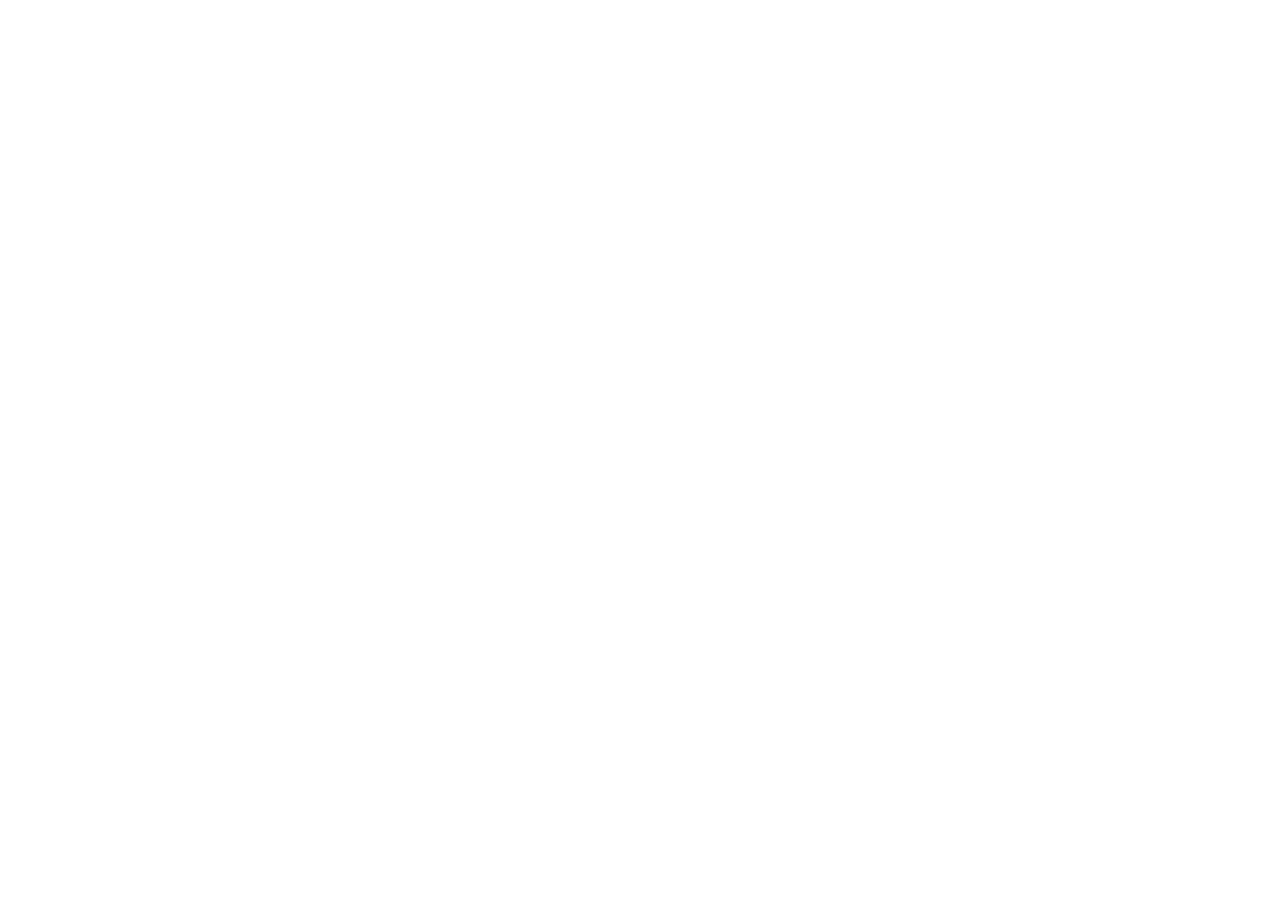
==== index.html @ eea45068 "1" ====
<!DOCTYPE html>
<html lang="en">
<head>
    <meta charset="UTF-8">
    <meta name="viewport" content="width=device-width, initial-scale=1.0">
    <title>Document</title>
</head>
<body>
    
</body>
</html>
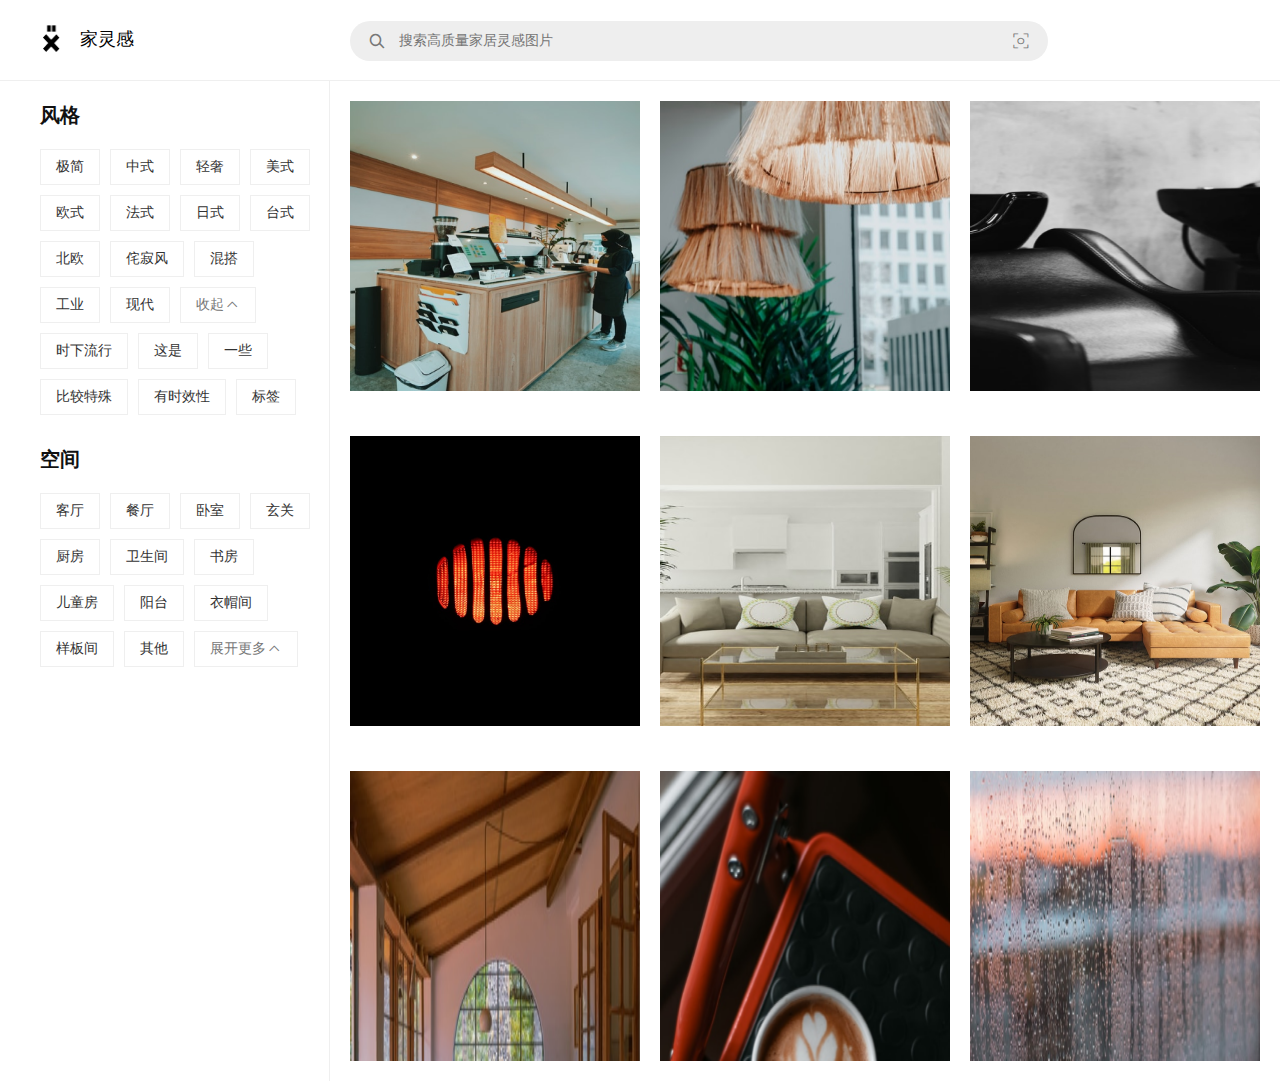
==== commit 6b18e1dd: "1" ====
--- a/index.html
+++ b/index.html
@@ -3,9 +3,293 @@
 <head>
     <meta charset="UTF-8">
     <meta name="viewport" content="width=device-width, initial-scale=1.0">
-    <title>Document</title>
+    <title>首页</title>
+    <link rel="icon" type="image/png" href="https://static.figma.com/app/icon/1/favicon.png">
+    <link rel="stylesheet" href="./icon/iconfont/iconfont.css">
+    <link rel="stylesheet" href="./css/reset.css">
+    <link rel="stylesheet" href="./css/index.css">
 </head>
 <body>
+    <header class="page-header">
+        <div class="header-logo">
+            <img class="header-logo-img" src="./img/header-logo.jpg">
+        </div>
+        <span class="header-txt">家灵感</span>
+        <div class="header-search">
+            <input class="search-input" type="text" placeholder="搜索高质量家居灵感图片">
+            <span class="iconfont icon-ocr-copy"></span>
+            <span class="iconfont icon-search"></span>   
+        </div>
+        <div class="header-home">
+            <div class="home-txt">首页</div>
+        </div>
+        <div class="header-collect">
+            <div class="collect-txt">收藏夹</div>
+        </div>
+        <div class="header-signin">
+            <span class="header-signin-txt">登录/注册</span>
+        </div>   
+    </header>
+    <div class="page-body">
+        <div class="nav-section">
+            <div class="style-box">
+                <div class="style-title">风格</div>
+                <div class="style-list-box">
+                    <div class="style-list-top">
+                        <div class="style-item">
+                            <span class="style-item-txt">极简</span>
+                        </div>
+                        <div class="style-item">
+                            <span class="style-item-txt">中式</span>
+                        </div>
+                        <div class="style-item">
+                            <span class="style-item-txt">轻奢</span>
+                        </div>
+                        <div class="style-item">
+                            <span class="style-item-txt">美式</span>
+                        </div>
+                        <div class="style-item">
+                            <span class="style-item-txt">欧式</span>
+                        </div>
+                        <div class="style-item">
+                            <span class="style-item-txt">法式</span>
+                        </div>
+                        <div class="style-item">
+                            <span class="style-item-txt">日式</span>
+                        </div>
+                        <div class="style-item">
+                            <span class="style-item-txt">台式</span>
+                        </div>
+                    </div>
+                    
+                    <div class="style-list-bottom">
+                        <div class="style-item">
+                            <span class="style-item-txt">北欧</span>
+                        </div>
+                        
+                        <div class="style-item">
+                            <span class="style-item-txt">侘寂风</span>
+                        </div>
+                        <div class="style-item">
+                            <span class="style-item-txt">混搭</span>
+                        </div>
+                        <div class="style-item">
+                            <span class="style-item-txt">工业</span>
+                        </div>
+                        <div class="style-item">
+                            <span class="style-item-txt">现代</span>
+                        </div>
+                        <div class="style-item item-tag">
+                            <span class="style-item-txt ">收起</span>
+                            <span class="iconfont icon-xiangshangjiantou"></span>
+                        </div>
+                        <div class="style-item">
+                            <span class="style-item-txt">时下流行</span>
+                        </div>
+                        <div class="style-item">
+                            <span class="style-item-txt">这是</span>
+                        </div>
+                        <div class="style-item">
+                            <span class="style-item-txt">一些</span>
+                        </div>
+                       
+                        <div class="style-item">
+                            <span class="style-item-txt">比较特殊</span>
+                        </div>
+                        <div class="style-item">
+                            <span class="style-item-txt">有时效性</span>
+                        </div>
+                        <div class="style-item">
+                            <span class="style-item-txt">标签</span>
+                        </div>
+                    </div>
+                    </div>
+            </div>
+            <div class="space-box">
+                <div class="space-title" style="margin-top: 30px;">空间</div>
+                <div class="space-list-box">
+                    <div class="space-list-top">
+                        <div class="space-item">
+                            <span class="space-item-txt">客厅</span>
+                        </div>
+                        <div class="space-item">
+                            <span class="space-item-txt">餐厅</span>
+                        </div>
+                        <div class="space-item">
+                            <span class="space-item-txt">卧室</span>
+                        </div>
+                        <div class="space-item">
+                            <span class="space-item-txt">玄关</span>
+                        </div>
+                    </div>
+                    <div class="space-list-bottom">
+                        <div class="space-item">
+                            <span class="space-item-txt">厨房</span>
+                        </div>
+                        <div class="space-item">
+                            <span class="space-item-txt">卫生间</span>
+                        </div>
+                        <div class="space-item">
+                            <span class="space-item-txt">书房</span>
+                        </div>
+                        <div class="space-item">
+                            <span class="space-item-txt">儿童房</span>
+                        </div>
+                        <div class="space-item">
+                            <span class="space-item-txt">阳台</span>
+                        </div>
+                        <div class="space-item">
+                            <span class="space-item-txt">衣帽间</span>
+                        </div>
+                        <div class="space-item">
+                            <span class="space-item-txt">样板间</span>
+                        </div>
+                        <div class="space-item">
+                            <span class="space-item-txt">其他</span>
+                        </div>
+                        <div class="space-item item-tag">
+                            <span class="space-item-txt ">展开更多</span>
+                            <span class="iconfont icon-xiangshangjiantou"></span>
+                        </div>
+                    </div>
+                </div>
+            </div>
+        </div>
+        <div class="img-section">
+            <div class="img-box">
+                <img class="img-item" src="./img/Rectangle 2.png" >
+                <div class="img-download">
+                    <span class="iconfont icon-xiazai"></span>
+                    <span class="img-download-txt">高清下载</span>
+                </div>
+            </div>
+            <div class="img-box">
+                <img class="img-item" src="./img/Rectangle 3.png" >
+                <div class="img-download">
+                    <span class="iconfont icon-xiazai"></span>
+                    <span class="img-download-txt">高清下载</span>
+                </div>
+            </div>
+            <div class="img-box">
+                <img class="img-item" src="./img/Rectangle 4.png" >
+                <div class="img-download">
+                    <span class="iconfont icon-xiazai"></span>
+                    <span class="img-download-txt">高清下载</span>
+                </div>
+            </div>
+            <div class="img-box">
+                <img class="img-item" src="./img/Rectangle 5.png" >
+                <div class="img-download">
+                    <span class="iconfont icon-xiazai"></span>
+                    <span class="img-download-txt">高清下载</span>
+                </div>
+            </div>
+            <div class="img-box">
+                <img class="img-item" src="./img/Rectangle 6.png" >
+                <div class="img-download">
+                    <span class="iconfont icon-xiazai"></span>
+                    <span class="img-download-txt">高清下载</span>
+                </div>
+            </div>
+            <div class="img-box">
+                <img class="img-item" src="./img/Rectangle 8.png" >
+                <div class="img-download">
+                    <span class="iconfont icon-xiazai"></span>
+                    <span class="img-download-txt">高清下载</span>
+                </div>
+            </div>
+            <div class="img-box">
+                <img class="img-item" src="./img/Rectangle 9.png" >
+                <div class="img-download">
+                    <span class="iconfont icon-xiazai"></span>
+                    <span class="img-download-txt">高清下载</span>
+                </div>
+            </div>
+            <div class="img-box">
+                <img class="img-item" src="./img/Rectangle 10.png" >
+                <div class="img-download">
+                    <span class="iconfont icon-xiazai"></span>
+                    <span class="img-download-txt">高清下载</span>
+                </div>
+            </div>
+            <div class="img-box">
+                <img class="img-item" src="./img/Rectangle 11.png" >
+                <div class="img-download">
+                    <span class="iconfont icon-xiazai"></span>
+                    <span class="img-download-txt">高清下载</span>
+                </div>
+            </div>
+            <div class="img-box">
+                <img class="img-item" src="./img/Rectangle 12.png" >
+                <div class="img-download">
+                    <span class="iconfont icon-xiazai"></span>
+                    <span class="img-download-txt">高清下载</span>
+                </div>
+            </div>
+            <div class="img-box">
+                <img class="img-item" src="./img/Rectangle 13.png" >
+                <div class="img-download">
+                    <span class="iconfont icon-xiazai"></span>
+                    <span class="img-download-txt">高清下载</span>
+                </div>
+            </div>
+            <div class="img-box">
+                <img class="img-item" src="./img/Rectangle 14.png" >
+                <div class="img-download">
+                    <span class="iconfont icon-xiazai"></span>
+                    <span class="img-download-txt">高清下载</span>
+                </div>
+            </div>
+            <div class="img-box">
+                <img class="img-item" src="./img/Rectangle 15.png" >
+                <div class="img-download">
+                    <span class="iconfont icon-xiazai"></span>
+                    <span class="img-download-txt">高清下载</span>
+                </div>
+            </div>
+            <div class="img-box">
+                <img class="img-item" src="./img/Rectangle 16.png" >
+                <div class="img-download">
+                    <span class="iconfont icon-xiazai"></span>
+                    <span class="img-download-txt">高清下载</span>
+                </div>
+            </div>
+            <div class="img-box">
+                <img class="img-item" src="./img/Rectangle 17.png" >
+                <div class="img-download">
+                    <span class="iconfont icon-xiazai"></span>
+                    <span class="img-download-txt">高清下载</span>
+                </div>
+            </div>
+            
+        </div>
+    </div>
+    <div class="sign-section">
+        <div class="sign-mask"></div>
+        <div class="sign-box">
+            <div class="sign-logo">
+                <img src="./img/txt.png" width="116px" height="40px">
+            </div>
+            <div class="sign-select">
+                <div class="select-weixin">微信扫码登录</div>
+                <div class="select-phone">手机号登录</div>
+            </div>
+            <div class="sign-weixin">
+                <img class="sign-weixin-barcode" src="./img/scan.png">
+                <div class="sign-weixin-txt">请打开微信使用「扫一扫」登录</div>
+            </div>
+            <div class="sign-phone">
+                <div class="phone-num">手机号码</div>
+                <input class="phone-input" type="text" placeholder="请输入手机号码">
+                <div class="code-num">验证码</div>
+                <div class="code-input-box">
+                    <input class="code-input" type="text" placeholder="请输入验证码">
+                    <button class="code-get">获取验证码</button>
+                </div>
+                <div class="sigh-in">登录</div>
+            </div>
+        </div>
+    </div>
     
 </body>
 </html>--- a/icon/iconfont/iconfont.css
+++ b/icon/iconfont/iconfont.css
@@ -0,0 +1,315 @@
+@font-face {
+  font-family: "iconfont"; /* Project id 4251885 */
+  src: url('iconfont.woff2?t=1696831464759') format('woff2'),
+       url('iconfont.woff?t=1696831464759') format('woff'),
+       url('iconfont.ttf?t=1696831464759') format('truetype');
+}
+
+.iconfont {
+  font-family: "iconfont" !important;
+  font-size: 16px;
+  font-style: normal;
+  -webkit-font-smoothing: antialiased;
+  -moz-osx-font-smoothing: grayscale;
+}
+
+.icon-huadonganniux:before {
+  content: "\e62e";
+}
+
+.icon-a-zuojiantouzhixiangzuojiantou:before {
+  content: "\e60d";
+}
+
+.icon-24gf-lock:before {
+  content: "\e9d8";
+}
+
+.icon-huabi:before {
+  content: "\e625";
+}
+
+.icon-jiahao:before {
+  content: "\e624";
+}
+
+.icon-xiazai:before {
+  content: "\e60a";
+}
+
+.icon-duigoux:before {
+  content: "\ec9e";
+}
+
+.icon-xiangshangjiantou:before {
+  content: "\e614";
+}
+
+.icon-ocr-copy:before {
+  content: "\ec92";
+}
+
+.icon-twitter2:before {
+  content: "\e61b";
+}
+
+.icon-twitter1:before {
+  content: "\e63e";
+}
+
+.icon-pinterestpinterest30:before {
+  content: "\e618";
+}
+
+.icon-facebook-fill-copy:before {
+  content: "\ec90";
+}
+
+.icon-instagram-fill-copy:before {
+  content: "\ec91";
+}
+
+.icon-zuanshi_o:before {
+  content: "\eb70";
+}
+
+.icon-shield:before {
+  content: "\e875";
+}
+
+.icon-meiyuan-copy:before {
+  content: "\ec8f";
+}
+
+.icon-ui-copy-copy:before {
+  content: "\ec8e";
+}
+
+.icon-xinlangweibo:before {
+  content: "\e609";
+}
+
+.icon-QQ1:before {
+  content: "\e882";
+}
+
+.icon-logobg:before {
+  content: "\e77a";
+}
+
+.icon-shijian:before {
+  content: "\e61c";
+}
+
+.icon-shoucang3:before {
+  content: "\e8c6";
+}
+
+.icon-xinyuandan:before {
+  content: "\e653";
+}
+
+.icon-pinglun1:before {
+  content: "\e628";
+}
+
+.icon-aixin:before {
+  content: "\e8ab";
+}
+
+.icon-cainixihuan:before {
+  content: "\e652";
+}
+
+.icon-jinggao:before {
+  content: "\e61f";
+}
+
+.icon-shoucang2:before {
+  content: "\e608";
+}
+
+.icon-fangdajing:before {
+  content: "\e633";
+}
+
+.icon-yunshangchuan1:before {
+  content: "\e607";
+}
+
+.icon-xiangxiajiantou2:before {
+  content: "\e63f";
+}
+
+.icon-shouji:before {
+  content: "\e605";
+}
+
+.icon-weixin:before {
+  content: "\e606";
+}
+
+.icon-weibo1:before {
+  content: "\e63d";
+}
+
+.icon-xiangxiajiantou1:before {
+  content: "\e656";
+}
+
+.icon-xiangxiajiantou:before {
+  content: "\e7c3";
+}
+
+.icon-wenzhang-copy:before {
+  content: "\e643";
+}
+
+.icon-dianzan_kuai:before {
+  content: "\ec8c";
+}
+
+.icon-jiarehuoyan:before {
+  content: "\e7a3";
+}
+
+.icon-24gf-videoCamera:before {
+  content: "\e9f5";
+}
+
+.icon-bofang:before {
+  content: "\e63a";
+}
+
+.icon-duosucai:before {
+  content: "\e603";
+}
+
+.icon-yanjing:before {
+  content: "\e62c";
+}
+
+.icon-bangzhu1:before {
+  content: "\e613";
+}
+
+.icon-yunshangchuan:before {
+  content: "\e697";
+}
+
+.icon-shenglvehao:before {
+  content: "\e708";
+}
+
+.icon-72:before {
+  content: "\e69f";
+}
+
+.icon-rengongkefu:before {
+  content: "\e87c";
+}
+
+.icon-085shucezhongxin:before {
+  content: "\e65a";
+}
+
+.icon-yonghu-xianxing:before {
+  content: "\e8c8";
+}
+
+.icon-xueshimao:before {
+  content: "\e6cf";
+}
+
+.icon-VIP:before {
+  content: "\e62b";
+}
+
+.icon-sheyingshipin:before {
+  content: "\e61e";
+}
+
+.icon-duanshipinhuati:before {
+  content: "\e876";
+}
+
+.icon-yunhang:before {
+  content: "\ec61";
+}
+
+.icon-yonghu:before {
+  content: "\e602";
+}
+
+.icon-24gf-playCircle:before {
+  content: "\ea82";
+}
+
+.icon-blender:before {
+  content: "\e6a1";
+}
+
+.icon-search1:before {
+  content: "\e62a";
+}
+
+.icon-QQ:before {
+  content: "\e65b";
+}
+
+.icon-shoucang1:before {
+  content: "\e622";
+}
+
+.icon-chevronsrightshuangyoujiantou:before {
+  content: "\e6d6";
+}
+
+.icon-youjiantou:before {
+  content: "\e6b5";
+}
+
+.icon-youjiantoushixinxiao:before {
+  content: "\e637";
+}
+
+.icon-gouwuchekong:before {
+  content: "\e600";
+}
+
+.icon-gouwuche:before {
+  content: "\e601";
+}
+
+.icon-navicon-wxgl:before {
+  content: "\e683";
+}
+
+.icon-yijianfankui:before {
+  content: "\e64e";
+}
+
+.icon-weibo:before {
+  content: "\e620";
+}
+
+.icon-tubiao-weixin:before {
+  content: "\e621";
+}
+
+.icon-APPtuisong:before {
+  content: "\e629";
+}
+
+.icon-shoucang:before {
+  content: "\e604";
+}
+
+.icon-bangzhu:before {
+  content: "\e61a";
+}
+
+.icon-search:before {
+  content: "\e623";
+}
+
--- a/css/index.css
+++ b/css/index.css
@@ -0,0 +1,495 @@
+
+
+body{
+    background: #FFFFFF;
+    font-family: -apple-system, BlinkMacSystemFont, 'Segoe UI', Roboto, 'Helvetica Neue', Arial,
+    'Noto Sans', sans-serif, 'Apple Color Emoji', 'Segoe UI Emoji', 'Segoe UI Symbol',
+    'Noto Color Emoji';
+    width: fit-content;
+}
+.page-header{
+    position: relative;
+    width: 1920px;
+    height: 80px;
+    border-bottom: 1px solid #EFEFEF;
+    ;
+    /* display: flex;
+    align-items: center;
+    justify-content: space-between; */
+}
+.header-logo{
+    position: absolute;
+    width: 40px;
+    height: 40px;
+    top: 20px;
+    left: 40px;
+    padding: 5.33px, 19.67px, 8px, 3px;
+
+    .header-logo-img{
+        position: absolute;
+        width: 17.33px;
+        height: 26.67px;
+        top: 5.33px;
+        left: 3px;
+    }
+}
+
+.header-txt{
+    position: absolute;
+    width: 54px;
+    height: 25px;
+    top: 27px;
+    left: 80px;
+    font-family: PingFang SC;
+    font-size: 18px;
+    /* font-weight: 400;
+    line-height: 25px;
+    letter-spacing: 0em;
+    text-align: left;  */
+}
+.header-search{
+    position: absolute;
+    display:flex;
+    width: 600px;
+    height: 40px;
+    top: 21px;
+    left: 350px;
+    padding-left:49px;
+    padding-right:49px;
+    border-radius: 20px;
+    background: #EEEEEE;
+}
+.search-input{
+    position:relative;
+    height: 20px;
+    top: 10px;
+    flex:1;
+    font-family: PingFang SC;
+    font-size: 14px;
+    /* font-weight: 400;
+    line-height: 20px;
+    letter-spacing: 0em;
+    text-align: left; */
+    Color: #999999;
+    background: #EEEEEE;
+    border:none;
+}
+.header-search{
+    .icon-ocr-copy{
+        display: block;
+        position: absolute;
+        width: 24px;
+        height: 24px;
+        top: 8px;
+        right: 15px;
+        line-height: 24px;
+        text-align: center;
+        font-size: 16px;
+        color: #777777;
+        font-weight: 800;
+    }
+    .icon-search{
+        display: block;
+        position: absolute;
+        width: 24px;
+        height: 24px;
+        top: 8px;
+        left: 15px;
+        line-height: 24px;
+        text-align: center;
+        font-size: 16px;
+        color: #777777;
+        font-weight: 800;
+    }
+}
+.header-home{
+    position: absolute;
+    display: flex;
+    width: 32px;
+    height:100%;
+    left: 1626px;
+    align-items: center;
+    justify-content: center;
+    border-bottom:2px solid #333333;
+
+    .home-txt{
+        height: 22px;
+        width: 32px;
+        font-family: PingFang SC;
+        /* font-size: 16px;
+        font-weight: 400;
+        line-height: 22px;
+        letter-spacing: 0em;
+        text-align: left;
+        color: #333333; */
+    }
+}
+.header-collect{
+    position: absolute;
+    display: flex;
+    width: 48px;
+    height:100%;
+    left: 1698px;
+    align-items: center;
+    justify-content: center;
+
+    .collect-txt{
+        height: 22px;
+        width: 48px;
+        font-family: PingFang SC;
+        color: #333333;
+        /* font-size: 16px;
+        font-weight: 400;
+        line-height: 22px;
+        letter-spacing: 0em;
+        text-align: left; */
+    }
+}
+/* .header-id{
+    position: absolute;
+    width: 40px;
+    height: 40px;
+    top: 20px;
+    left: 1806px;
+
+}
+.page-header .icon-xiangxiajiantou1{
+    position: absolute;
+    display: flex;
+    width: 24px;
+    height: 24px;
+    top: 29px;
+    left: 1856px;
+    padding: 0px 6px 0px 6px;
+    font-size: 18px;
+    font-weight: 600;
+} */
+.header-signin{
+    box-sizing: border-box;
+    position: absolute;
+    width: 107px;
+    height: 40px;
+    top: 20px;
+    left: 1773px;
+    padding: 10px 22px 10px 22px;
+    border-radius: 2px;
+    background: #333333;
+    cursor: pointer;
+}
+.header-signin-txt{
+    display: block;
+    width: 63px;
+    height: 20px;
+    font-family: PingFang SC;
+    font-size: 14px;
+    font-weight: 500;
+    color: #FFFFFF;
+    /* line-height: 20px;
+    letter-spacing: 0em;
+    text-align: left; */
+}
+
+.page-body{
+    position: relative;
+    display: flex;
+}
+
+.nav-section{
+    box-sizing: border-box;
+    width: 330px;
+    height: 1000px;
+    border-right: 1px solid #EFEFEF;
+    padding: 20px 28px 0 40px;
+
+}
+.style-title, .space-title{
+    width: 40px;
+    height: 28px;
+    font-family: PingFang SC;
+    font-size: 20px;
+    font-weight: 600;
+    line-height: 28px;
+    /* letter-spacing: 0em;
+    text-align: left; */
+    color: #111111;
+}
+
+.style-list-box, .space-list-box{
+    margin-top: 20px;
+}
+.style-list-top, .space-list-top{
+    display: grid;
+    grid-template-columns: repeat(4, 1fr);
+    gap: 10px;
+    margin-bottom: 10px;
+}
+.style-list-bottom, .space-list-bottom{
+    display: flex;
+    flex-wrap: wrap;
+    .style-item, .space-item{
+        margin-right: 10px;
+        margin-bottom: 10px;
+    }
+    .style-item:nth-child(3n), .space-item:nth-child(3n){
+        margin-right: 0;
+    }
+    .style-item:nth-child(n+10), .space-item:nth-child(n+10){
+        margin-bottom: 0;
+    }
+}
+
+.style-item, .space-item{
+    display: flex;
+    width: fit-content;
+    height: 36px;
+    padding:8px 15px 8px 15px;
+    border: 1px solid #EFEFEF;
+    color: #333333;
+    cursor: pointer;
+}
+.style-item-txt, .space-item-txt{
+    display: block;
+    height: 20px;
+    width: fit-content;
+    font-family: PingFang SC;
+    font-size: 14px;
+    /* font-weight: 400;
+    line-height: 20px;
+    letter-spacing: 0em;
+    text-align: left; */
+    white-space: nowrap; 
+}
+.item-tag{
+    color: #777777;
+}
+.style-item .icon-xiangshangjiantou, .space-item .icon-xiangshangjiantou{
+    display: block;
+    width: 16px;
+    height: 16px;
+    color:#777777;
+}
+
+.nav-section{
+    .style-item:hover, .space-item:hover{
+        background: #333333;
+        color: #FFFFFF;
+
+        .icon-xiangshangjiantou{
+            color: #FFFFFF;
+        }
+
+    }
+}
+
+
+.img-section{
+    display: grid;
+    grid-template-columns: repeat(5, 1fr);
+    grid-template-rows: repeat(3,290px);
+    gap: 45px 20px;
+    padding: 20px 40px 20px 20px;
+}
+.img-box{
+    position: relative;
+    width: 290px;
+    height: 290px;
+    font-size: 0;
+}
+.img-item{
+    width: 290px;
+    height: 290px;
+}
+.img-download{
+    position: absolute;
+    display: none;
+    left: 15px;
+    bottom: 20px;
+    width: 105px;
+    height: 40px;
+    align-items: center;
+    justify-content: center;
+    border-radius: 2px;
+    background: rgba(255, 255, 255, 0.8);
+    cursor: pointer;
+
+    .icon-xiazai{
+        display: block;
+        width: 24px;
+        height: 24px;
+        line-height: 24px;
+        text-align: center;
+        font-size: 18px;
+    }
+    .img-download-txt{
+        display: block;
+        height: 20px;
+        width: 56px;
+        margin-left: 5px;
+        font-family: PingFang SC;
+        font-size: 14px;
+        color: #333333;
+    }
+}
+.img-box:hover .img-download{
+    display: flex;
+}
+.sign-section{
+    display: none;
+    height: 100%;
+}
+.sign-mask{
+    position: fixed;
+    inset: 0;
+    height: 100%;
+    background-color: rgba(0, 0, 0, 0.45);
+    pointer-events: none;
+}
+.sign-box{
+    position: absolute;
+    width: 600px;
+    height: 520px;
+    top: 50%;
+    left: 50%;
+    transform: translate(-300px,-260px);
+    background: #FFFFFF;
+}
+
+.sign-logo{
+    width: 116px;
+    height: 40px;
+    margin: 40px auto;
+}
+.sign-select{
+    display: flex;
+    justify-content: center;
+}
+.select-weixin, .select-phone{
+    height: 25px;
+    font-family: PingFang SC;
+    font-size: 18px;
+    font-weight: 600;
+    /* line-height: 25px;
+    letter-spacing: 0em;
+    text-align: center; */
+    cursor: pointer;
+}
+.select-weixin{
+    width: 108px;
+    color: #333333;
+    margin-right: 80px;
+}
+.select-phone{
+    width: 90px;
+    color: #999999;
+}
+.sign-weixin{
+    /* display: none; */
+    margin-top: 20px;
+    text-align: center;
+
+    .sign-weixin-barcode{
+        width: 260px;
+        height: 260px;
+        margin: 0 auto;
+    }
+    .sign-weixin-txt{
+        margin-top: 20px;
+        font-family: PingFang SC;
+        font-size: 14px;
+    }
+}
+.sign-phone{
+    display: none;
+    margin-top: 40px;
+    padding-right: 100px;
+    padding-left: 100px;
+
+    .phone-num{
+        width: 56px;
+        height: 20px;
+        font-family: PingFang SC;
+        font-size: 14px;
+        color: #666666;
+    }
+    .phone-input{
+        box-sizing: border-box;
+        margin-top: 10px;
+        width: 400px;
+        height: 40px;
+        padding: 10px;
+        border-radius: 2px;
+        border: 1px solid #EFEFEF;  
+    }
+    .phone-input::placeholder{
+        color: #999999;
+    }
+    .code-num{
+        margin-top: 20px;
+        height: 20px;
+        width: 42px;
+        font-family: PingFang SC;
+        font-size: 14px;
+        color: #666666;
+    }
+    .code-input-box{
+        box-sizing: border-box;
+        display: flex;
+        margin-top: 10px;
+        width: 400px;
+        height: 40px;
+        border-radius: 2px;
+        border: 1px solid #EFEFEF;  
+    }
+    .code-input{
+        width: 310px;
+        height: 40px;
+        border: 0;
+        border-bottom: 1px solid #EFEFEF;
+        border-right: 1px solid #EFEFEF;
+        padding: 10px;
+    }
+    .code-input::placeholder{
+        color: #999999;
+    }
+    .code-get{
+        width: 90px;
+        height: 40px;
+        color: #CCCCCC;
+        border: none;
+        background-color: #FFFFFF;
+        border-bottom:1px solid #EFEFEF ;
+        cursor: pointer;
+    }
+    .sigh-in{
+        box-sizing: border-box;
+        width:400px;
+        height: 40px;
+        padding: 10px 22px 10px 22px;
+        margin-top: 60px;
+        border-radius: 2px;
+        background: #333333;
+        font-family: PingFang SC;
+        font-size: 14px;
+        color: #FFFFFF;
+        font-weight: 500;
+        text-align: center;
+        cursor: pointer;
+    }    
+}
+.select-phone:active{
+    color: #333333;
+}
+.sign-select:has(.select-phone:active) .select-weixin{
+    color: #999999;
+}
+
+.sign-select:has(.select-phone:active) ~ .sign-weixin{
+    display: none;
+}
+.sign-select:has(.select-phone:active) ~ .sign-phone{
+    display: block;
+}
+
+
+
+
